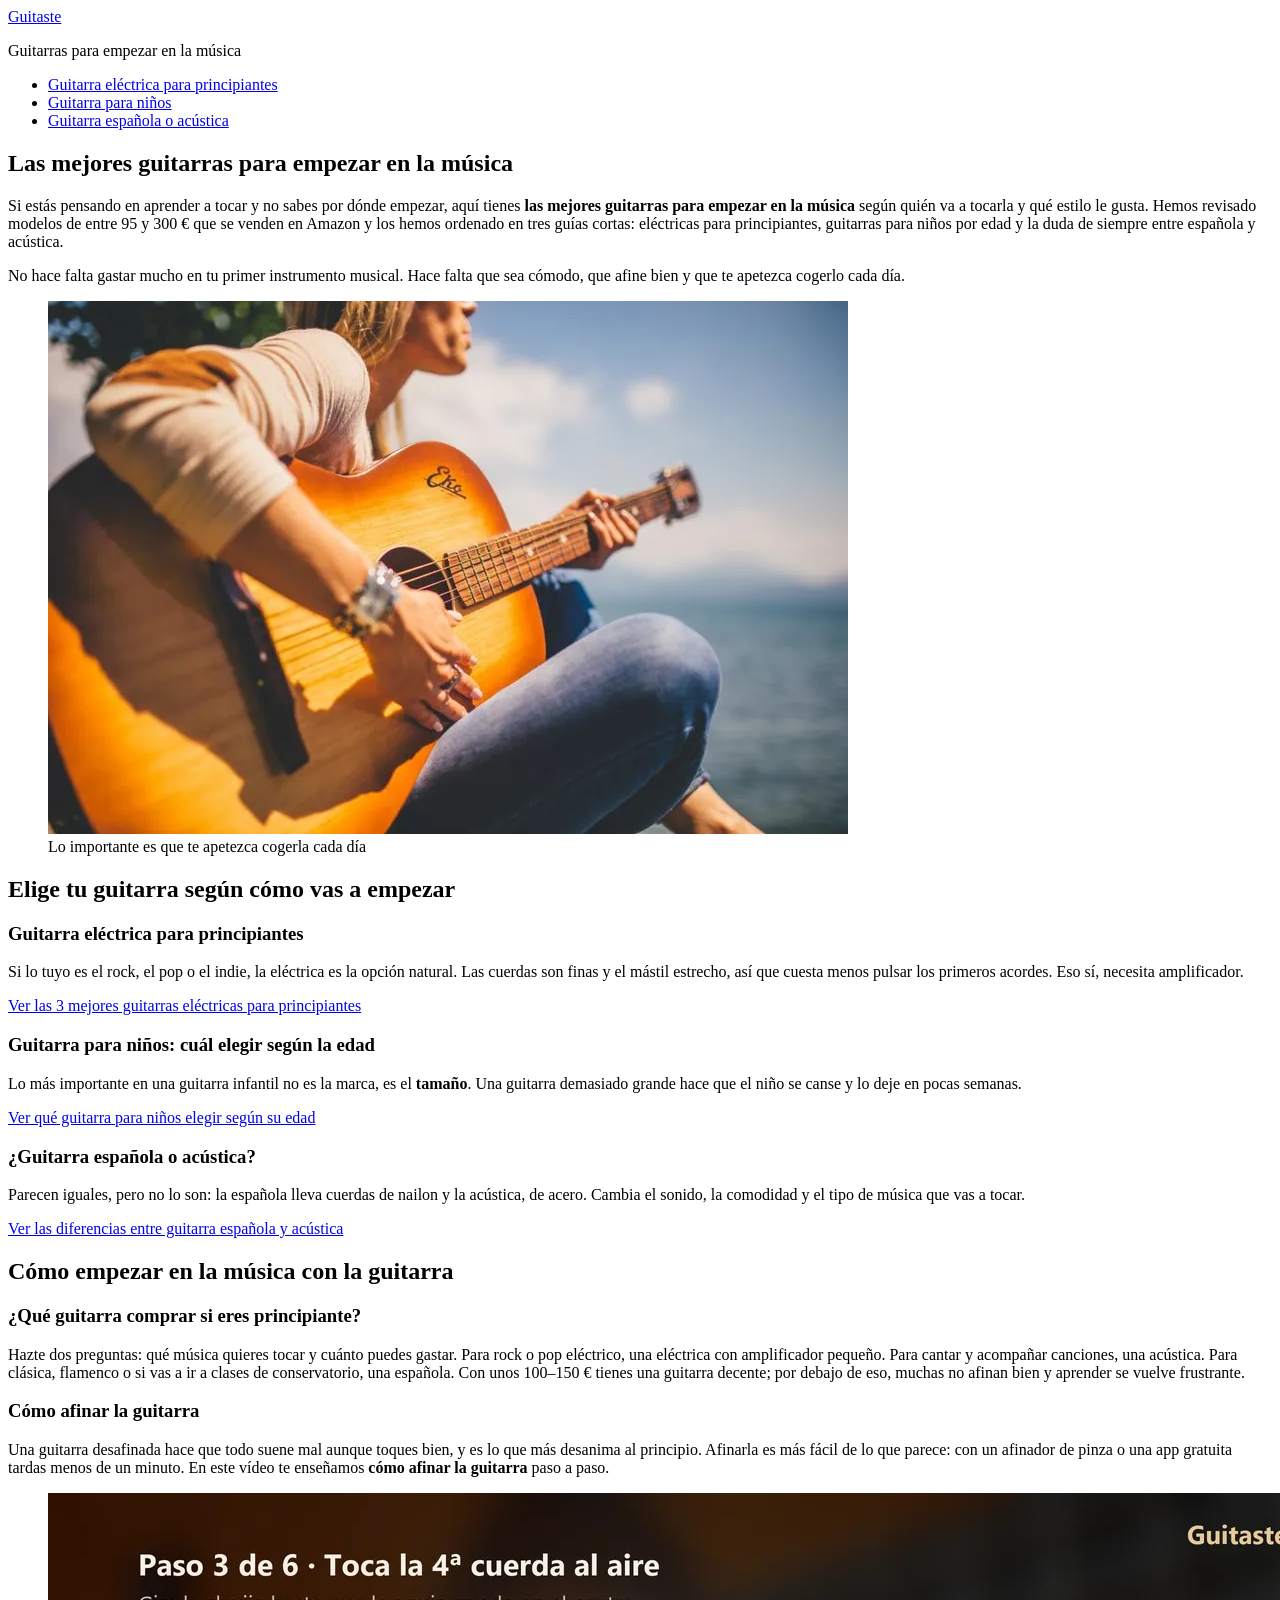
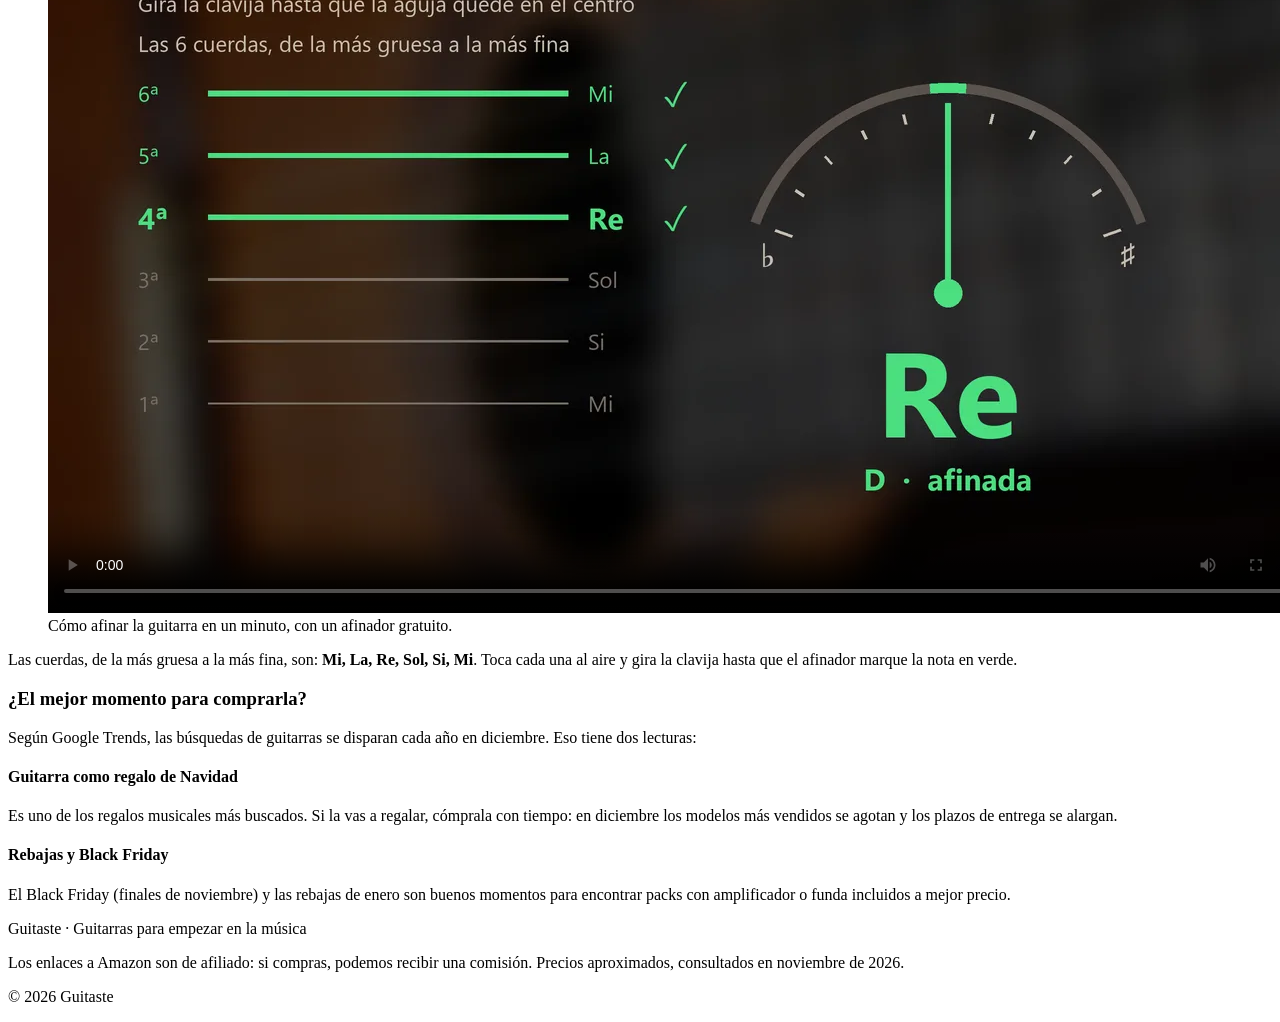
==== index.html @ 42b28a23 "subo la web de guitaste" ====
<!DOCTYPE html>
<html lang="es">
<head>
    <meta charset="UTF-8">
    <meta name="viewport" content="width=device-width, initial-scale=1.0">
    <title>Mejores guitarras para empezar en la música | Guitaste</title>
    <meta name="description" content="Las mejores guitarras para empezar en la música: eléctricas, para niños, españolas y acústicas. Guías claras y con precios para elegir tu primera guitarra.">
    <link rel="canonical" href="https://delabarrerabenavides63-a11y.github.io/guitaste/">
</head>
<body>
<header>
    <a href="./" title="Guitaste: guitarras para empezar en la música">Guitaste</a>
    <p>Guitarras para empezar en la música</p>
        <nav aria-label="Principal">
            <ul>
                <li><a href="guitarra-electrica-para-principiantes/"
                    title="Las 3 mejores guitarras eléctricas para quien empieza desde cero">Guitarra eléctrica para principiantes</a>
                </li>
                <li><a href="guitarra-para-ninos/" title="Qué guitarra comprar a un niño según su edad">Guitarra para niños</a>
                </li>
                <li><a href="guitarra-espanola-o-acustica/" title="Diferencias entre guitarra española y acústica">Guitarra española o acústica</a></li>
            </ul>
        </nav>
</header>
        <main>
            <section>
                <h1>Las mejores guitarras para empezar en la música</h1>
                <p>Si estás pensando en aprender a tocar y no sabes por dónde empezar, aquí tienes <strong>las mejores guitarras para empezar en la música</strong> según quién va a tocarla y qué estilo le gusta. Hemos revisado modelos de entre 95 y 300 € que se venden en Amazon y los hemos ordenado en tres guías cortas: eléctricas para principiantes, guitarras para niños por edad y la duda de siempre entre española y acústica.</p>
                <p>No hace falta gastar mucho en tu primer instrumento musical. Hace falta que sea cómodo, que afine bien y que te apetezca cogerlo cada día.</p>

                <figure>
                    <img src="img/guitarras-para-empezar-en-la-musica.webp"
                    alt="Chica tocando una guitarra acústica sentada junto al mar" title="Empezar en la música con tu primera guitarra"
                    width="800" height="533">
                    <figcaption>Lo importante es que te apetezca cogerla cada día</figcaption>
                </figure>
            </section>
            <section>
                <h2>Elige tu guitarra según cómo vas a empezar</h2>
                <h3>Guitarra eléctrica para principiantes</h3>
                <p>Si lo tuyo es el rock, el pop o el indie, la eléctrica es la opción natural. Las cuerdas son finas y el mástil estrecho, así que cuesta menos pulsar los primeros acordes. Eso sí, necesita amplificador.</p>
                <a href="guitarra-electrica-para-principiantes/" title="Las 3 mejores guitarras eléctricas para principiantes, con precios">Ver las 3 mejores guitarras eléctricas para principiantes</a>

                <h3>Guitarra para niños: cuál elegir según la edad</h3>

                <p>
                   Lo más importante en una guitarra infantil no es la marca, es el <strong>tamaño</strong>. Una guitarra demasiado grande hace que el niño se canse y lo deje en pocas semanas.
                </p>
                 <a href="guitarra-para-ninos/" title="Las mejores guitarras para niños según su edad">Ver qué guitarra para niños elegir según su edad</a>

                 <h3>¿Guitarra española o acústica?</h3>
                 <p>Parecen iguales, pero no lo son: la española lleva cuerdas de nailon y la acústica, de acero. Cambia el sonido, la comodidad y el tipo de música que vas a tocar.</p>
                     <a href="guitarra-espanola-o-acustica/" title="Estas son las diferencias entre las guitarras españolas y acústicas">Ver las diferencias entre guitarra española y acústica</a>
            </section>

            <section>
                <h2>Cómo empezar en la música con la guitarra</h2>

                <h3>
                    ¿Qué guitarra comprar si eres principiante?
                </h3>
                <p>Hazte dos preguntas: qué música quieres tocar y cuánto puedes gastar. Para rock o pop eléctrico, una eléctrica con amplificador pequeño. Para cantar y acompañar canciones, una acústica. Para clásica, flamenco o si vas a ir a clases de conservatorio, una española. Con unos 100–150 € tienes una guitarra decente; por debajo de eso, muchas no afinan bien y aprender se vuelve frustrante.</p>

                <h3>
                    Cómo afinar la guitarra
                </h3>
                <p>Una guitarra desafinada hace que todo suene mal aunque toques bien, y es lo que más desanima al principio. Afinarla es más fácil de lo que parece: con un afinador de pinza o una app gratuita tardas menos de un minuto. En este vídeo te enseñamos <strong>cómo afinar la guitarra</strong> paso a paso.</p>

                <figure>
                    <video controls preload="metadata" width="1280" height="720"
                    poster="img/como-afinar-la-guitarra.webp"
                    title="Cómo afinar la guitarra paso a paso para principiantes">
                        <source src="video/como-afinar-la-guitarra.mp4" type="video/mp4">
                        Tu navegador no puede reproducir este vídeo.
                    </video>
                    <figcaption>Cómo afinar la guitarra en un minuto, con un afinador gratuito.</figcaption>
                </figure>

                    <p>Las cuerdas, de la más gruesa a la más fina, son: <strong>Mi, La, Re, Sol, Si, Mi</strong>. Toca cada una al aire y gira la clavija hasta que el afinador marque la nota en verde.</p>

                <h3>¿El mejor momento para comprarla?</h3>
                <p>Según Google Trends, las búsquedas de guitarras se disparan cada año en diciembre. Eso tiene dos lecturas:</p>

                <h4>Guitarra como regalo de Navidad</h4>
                <p>Es uno de los regalos musicales más buscados. Si la vas a regalar, cómprala con tiempo: en diciembre los modelos más vendidos se agotan y los plazos de entrega se alargan.</p>

                <h4>Rebajas y Black Friday</h4>
                <p>El Black Friday (finales de noviembre) y las rebajas de enero son buenos momentos para encontrar packs con amplificador o funda incluidos a mejor precio.</p>
            </section>
        </main>

<footer>
    <p>Guitaste · Guitarras para empezar en la música</p>
    <p>Los enlaces a Amazon son de afiliado: si compras, podemos recibir una comisión. Precios aproximados, consultados en noviembre de 2026.</p>
    <p>© 2026 Guitaste</p>
</footer>
</body>
</html>
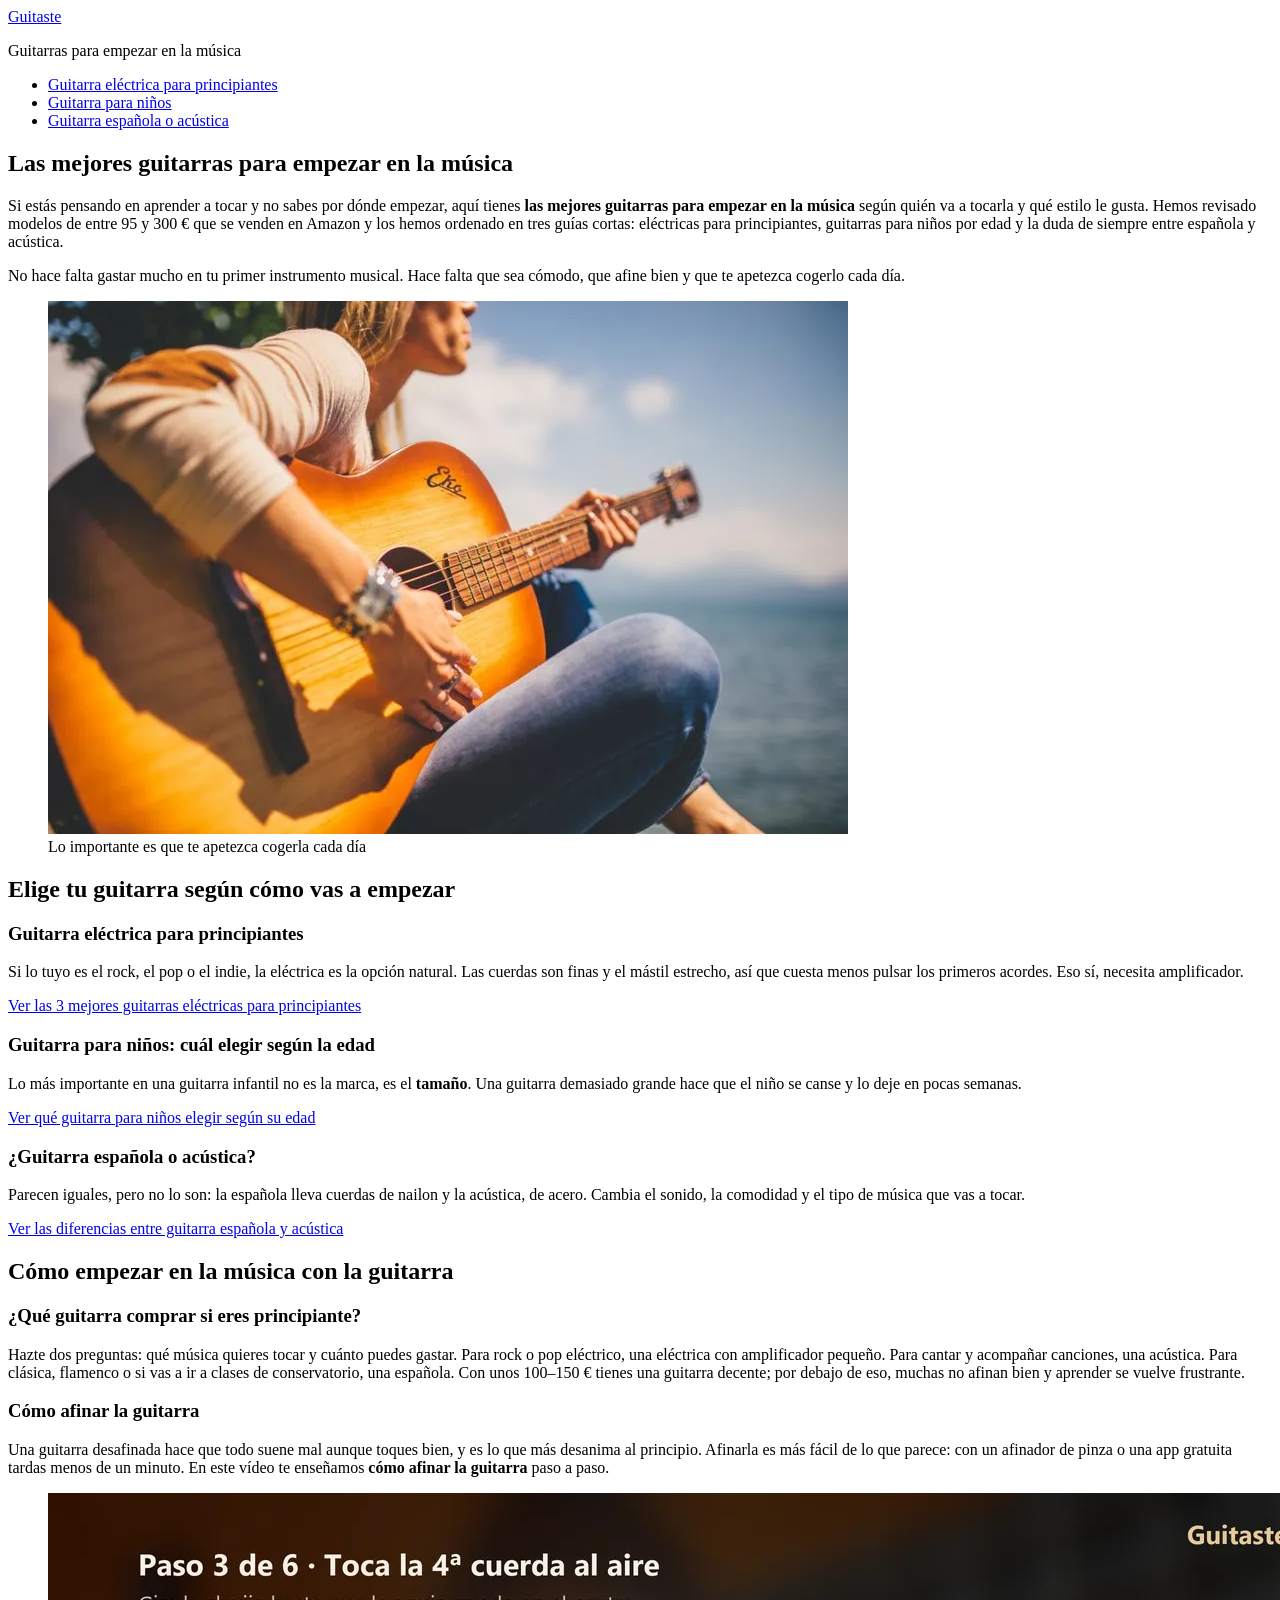
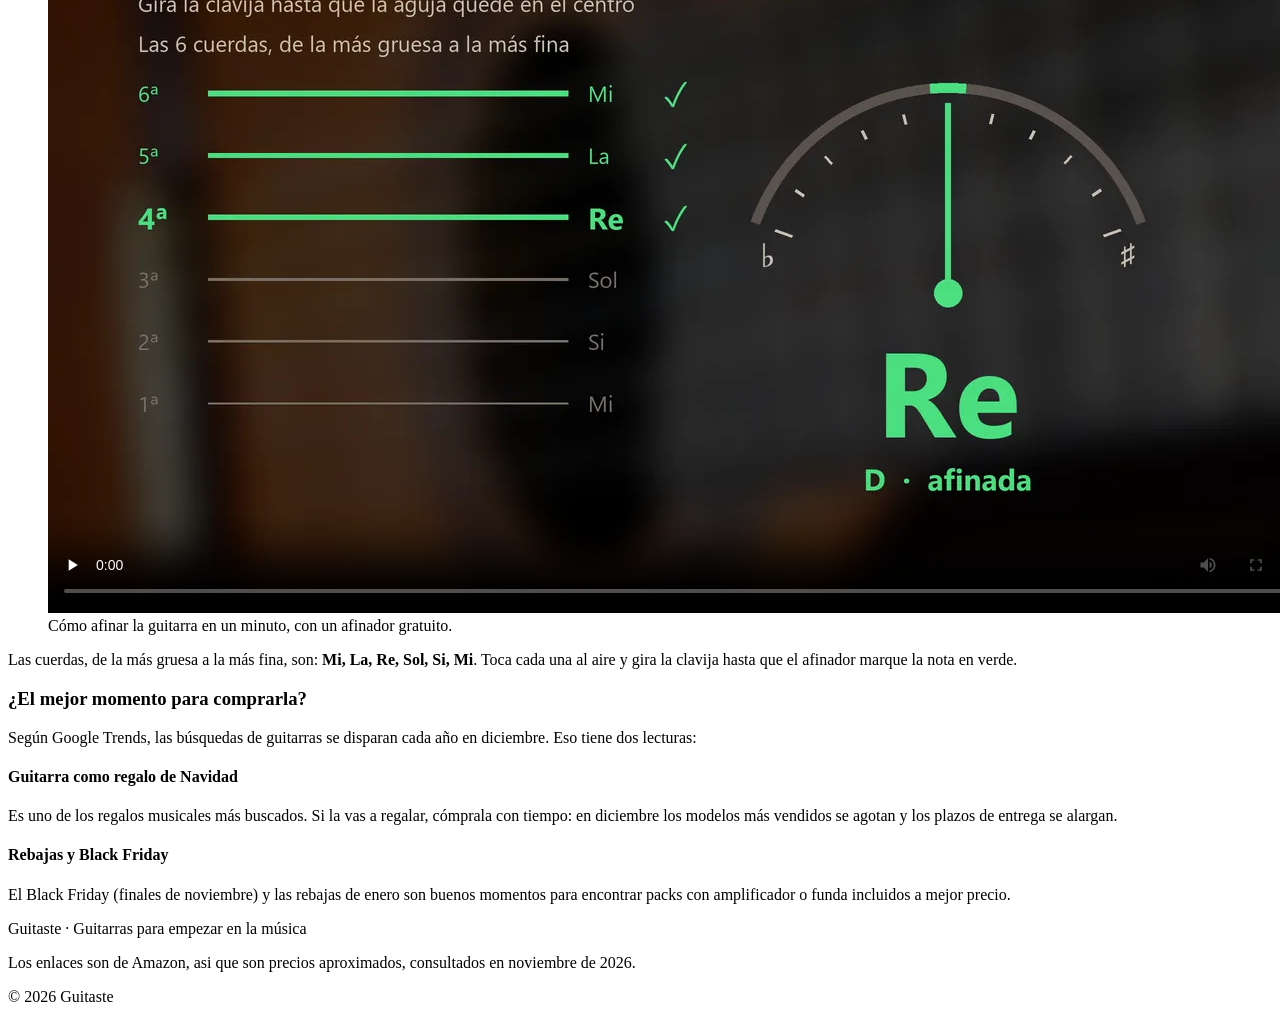
==== commit cc77333e: "cambios en el html" ====
--- a/index.html
+++ b/index.html
@@ -67,7 +67,7 @@
                 <p>Una guitarra desafinada hace que todo suene mal aunque toques bien, y es lo que más desanima al principio. Afinarla es más fácil de lo que parece: con un afinador de pinza o una app gratuita tardas menos de un minuto. En este vídeo te enseñamos <strong>cómo afinar la guitarra</strong> paso a paso.</p>
 
                 <figure>
-                    <video controls preload="metadata" width="1280" height="720"
+                    <video controls preload="none" width="1280" height="720"
                     poster="img/como-afinar-la-guitarra.webp"
                     title="Cómo afinar la guitarra paso a paso para principiantes">
                         <source src="video/como-afinar-la-guitarra.mp4" type="video/mp4">
@@ -91,7 +91,7 @@
 
 <footer>
     <p>Guitaste · Guitarras para empezar en la música</p>
-    <p>Los enlaces a Amazon son de afiliado: si compras, podemos recibir una comisión. Precios aproximados, consultados en noviembre de 2026.</p>
+    <p>Los enlaces son de Amazon, asi que son precios aproximados, consultados en noviembre de 2026.</p>
     <p>© 2026 Guitaste</p>
 </footer>
 </body>
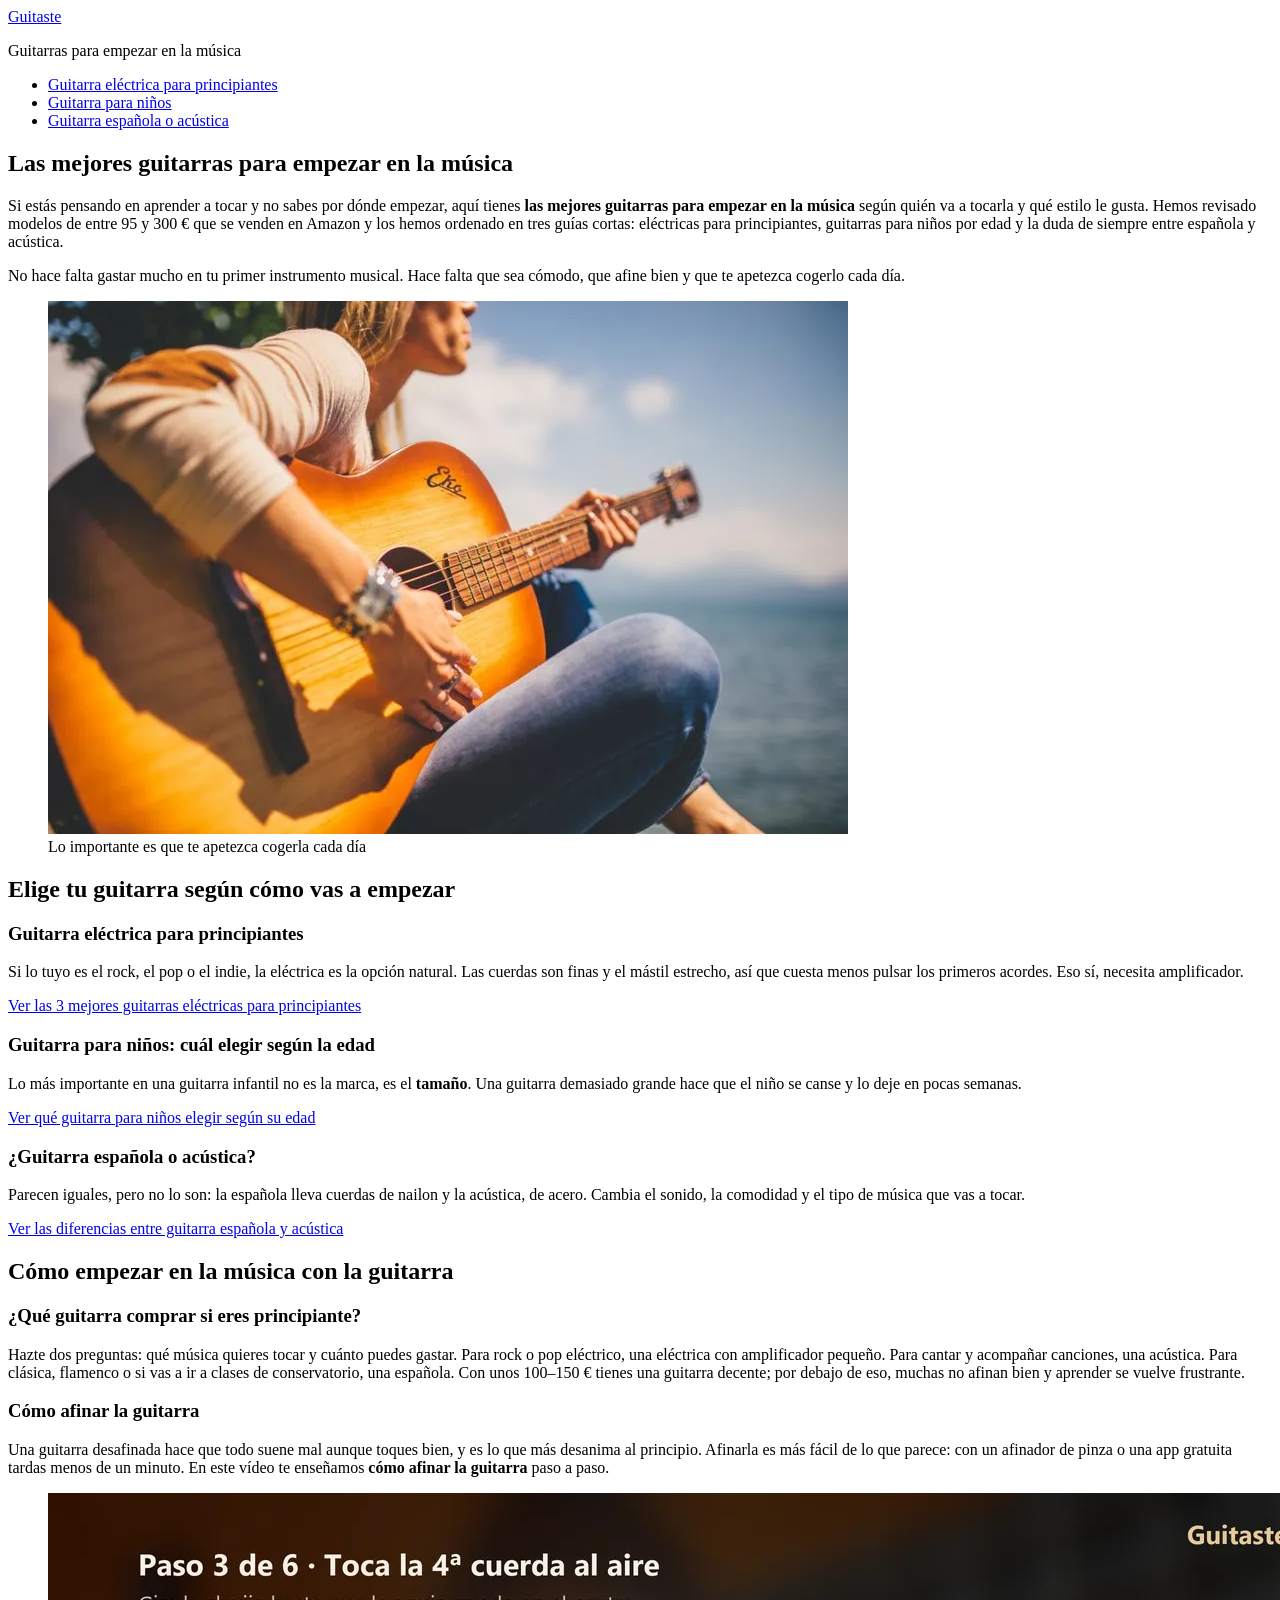
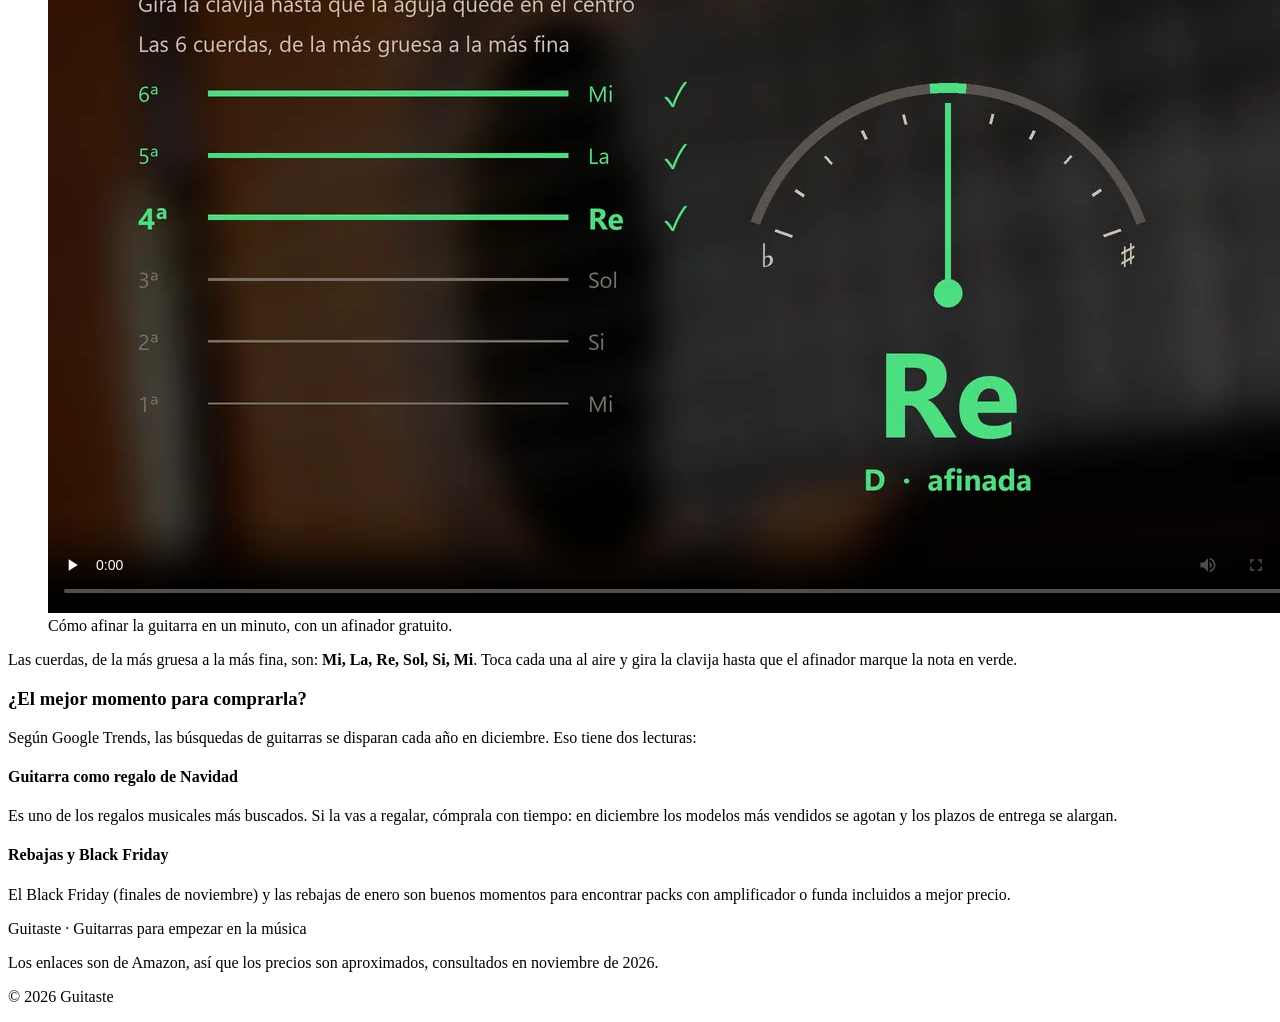
==== commit 0d10fca6: "cambios en el html" ====
--- a/index.html
+++ b/index.html
@@ -91,7 +91,7 @@
 
 <footer>
     <p>Guitaste · Guitarras para empezar en la música</p>
-    <p>Los enlaces son de Amazon, asi que son precios aproximados, consultados en noviembre de 2026.</p>
+    <p>Los enlaces son de Amazon, así que los precios son aproximados, consultados en noviembre de 2026.</p>
     <p>© 2026 Guitaste</p>
 </footer>
 </body>
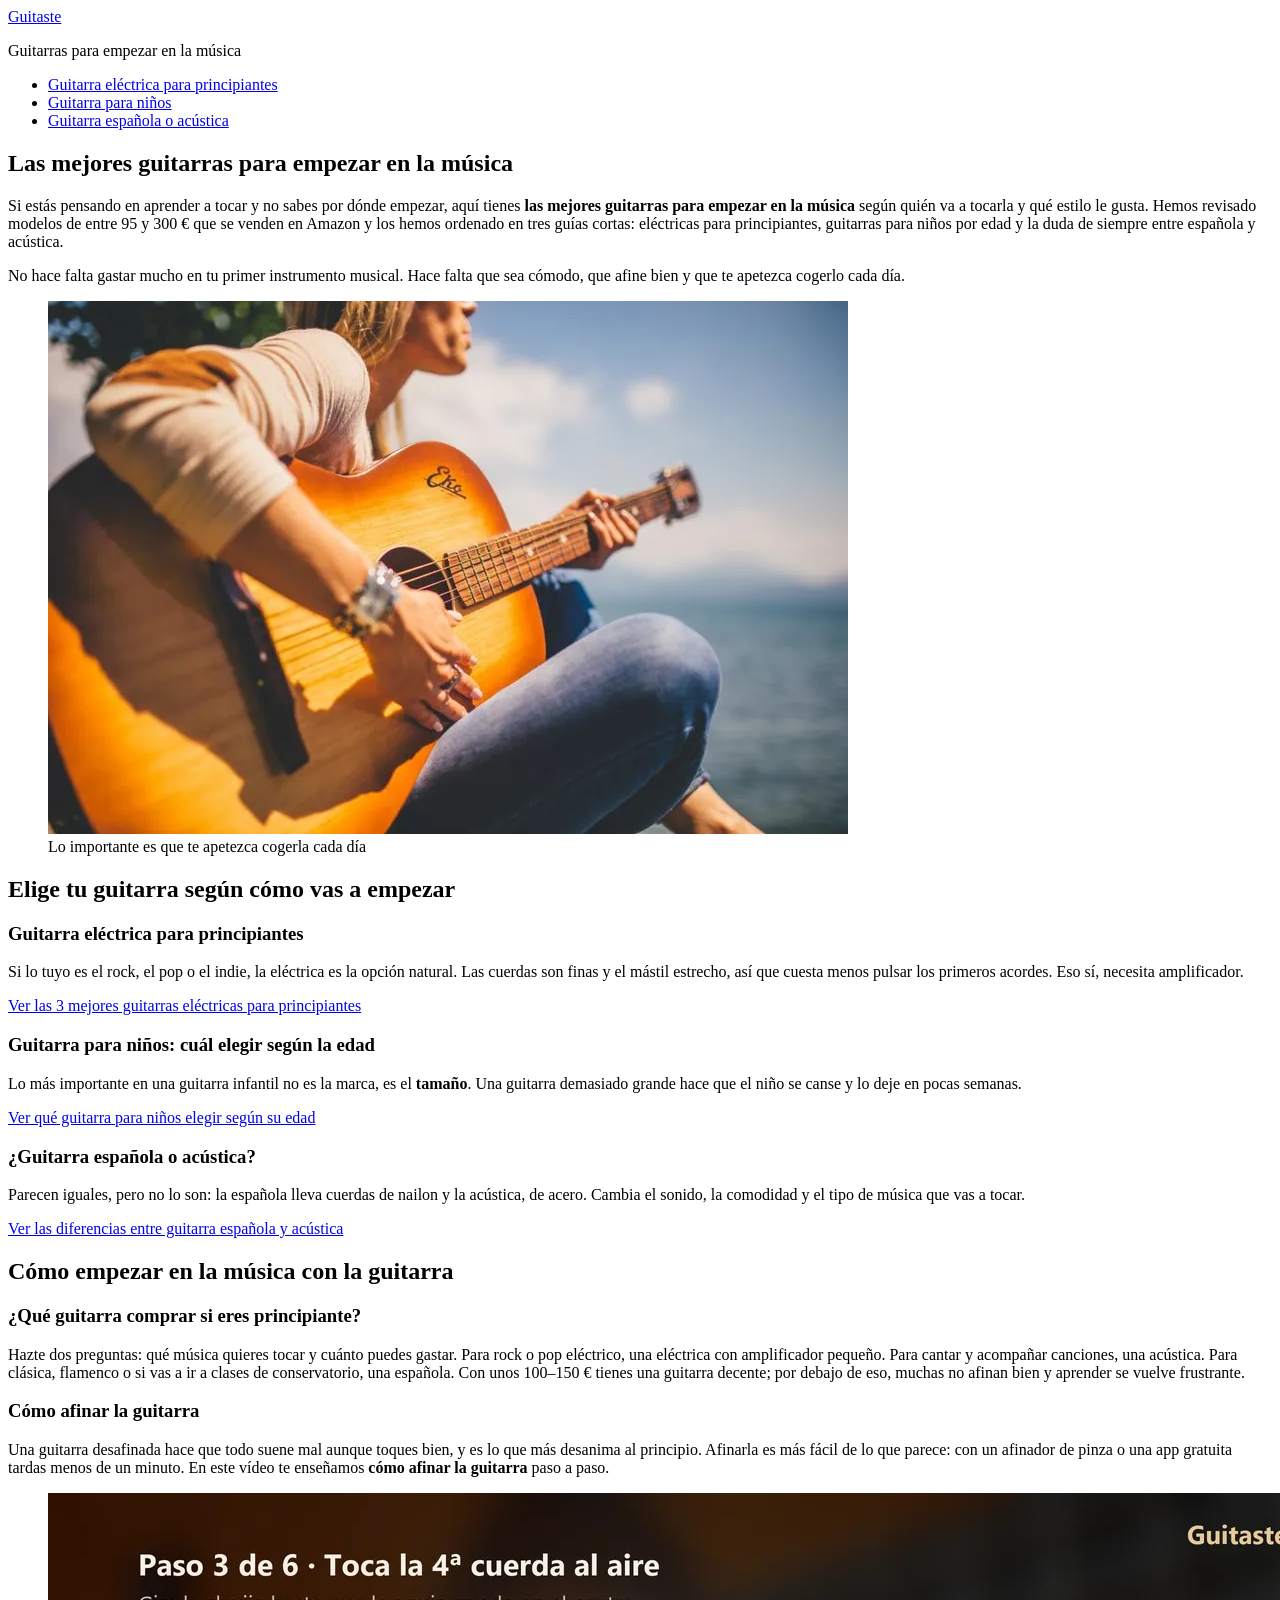
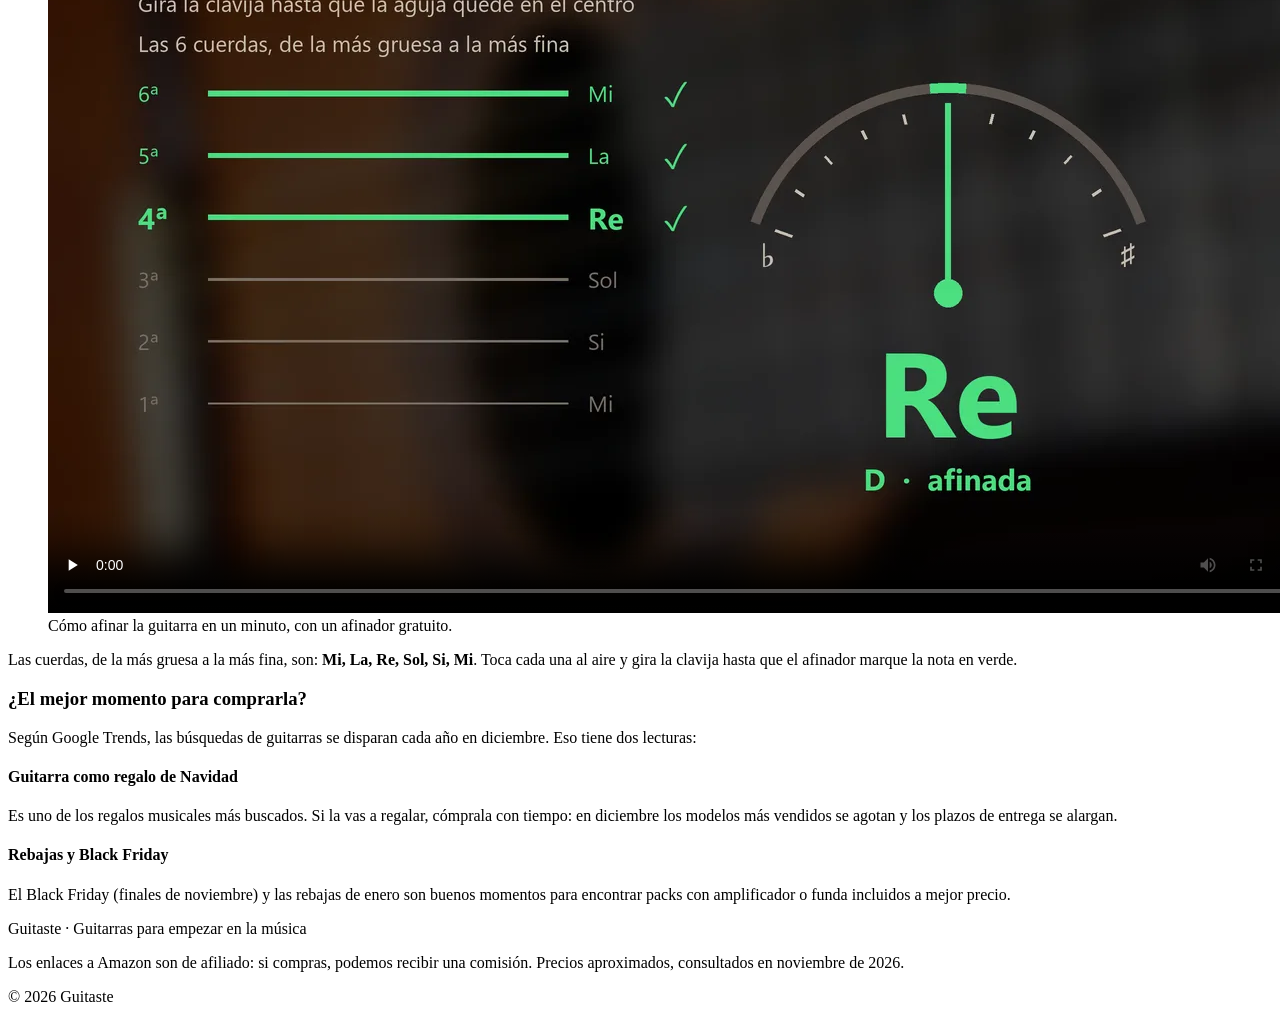
==== commit f0a10cbd: "poner enlaces amazon afiliados" ====
--- a/index.html
+++ b/index.html
@@ -91,7 +91,7 @@
 
 <footer>
     <p>Guitaste · Guitarras para empezar en la música</p>
-    <p>Los enlaces son de Amazon, así que los precios son aproximados, consultados en noviembre de 2026.</p>
+    <p>Los enlaces a Amazon son de afiliado: si compras, podemos recibir una comisión. Precios aproximados, consultados en noviembre de 2026.</p>
     <p>© 2026 Guitaste</p>
 </footer>
 </body>
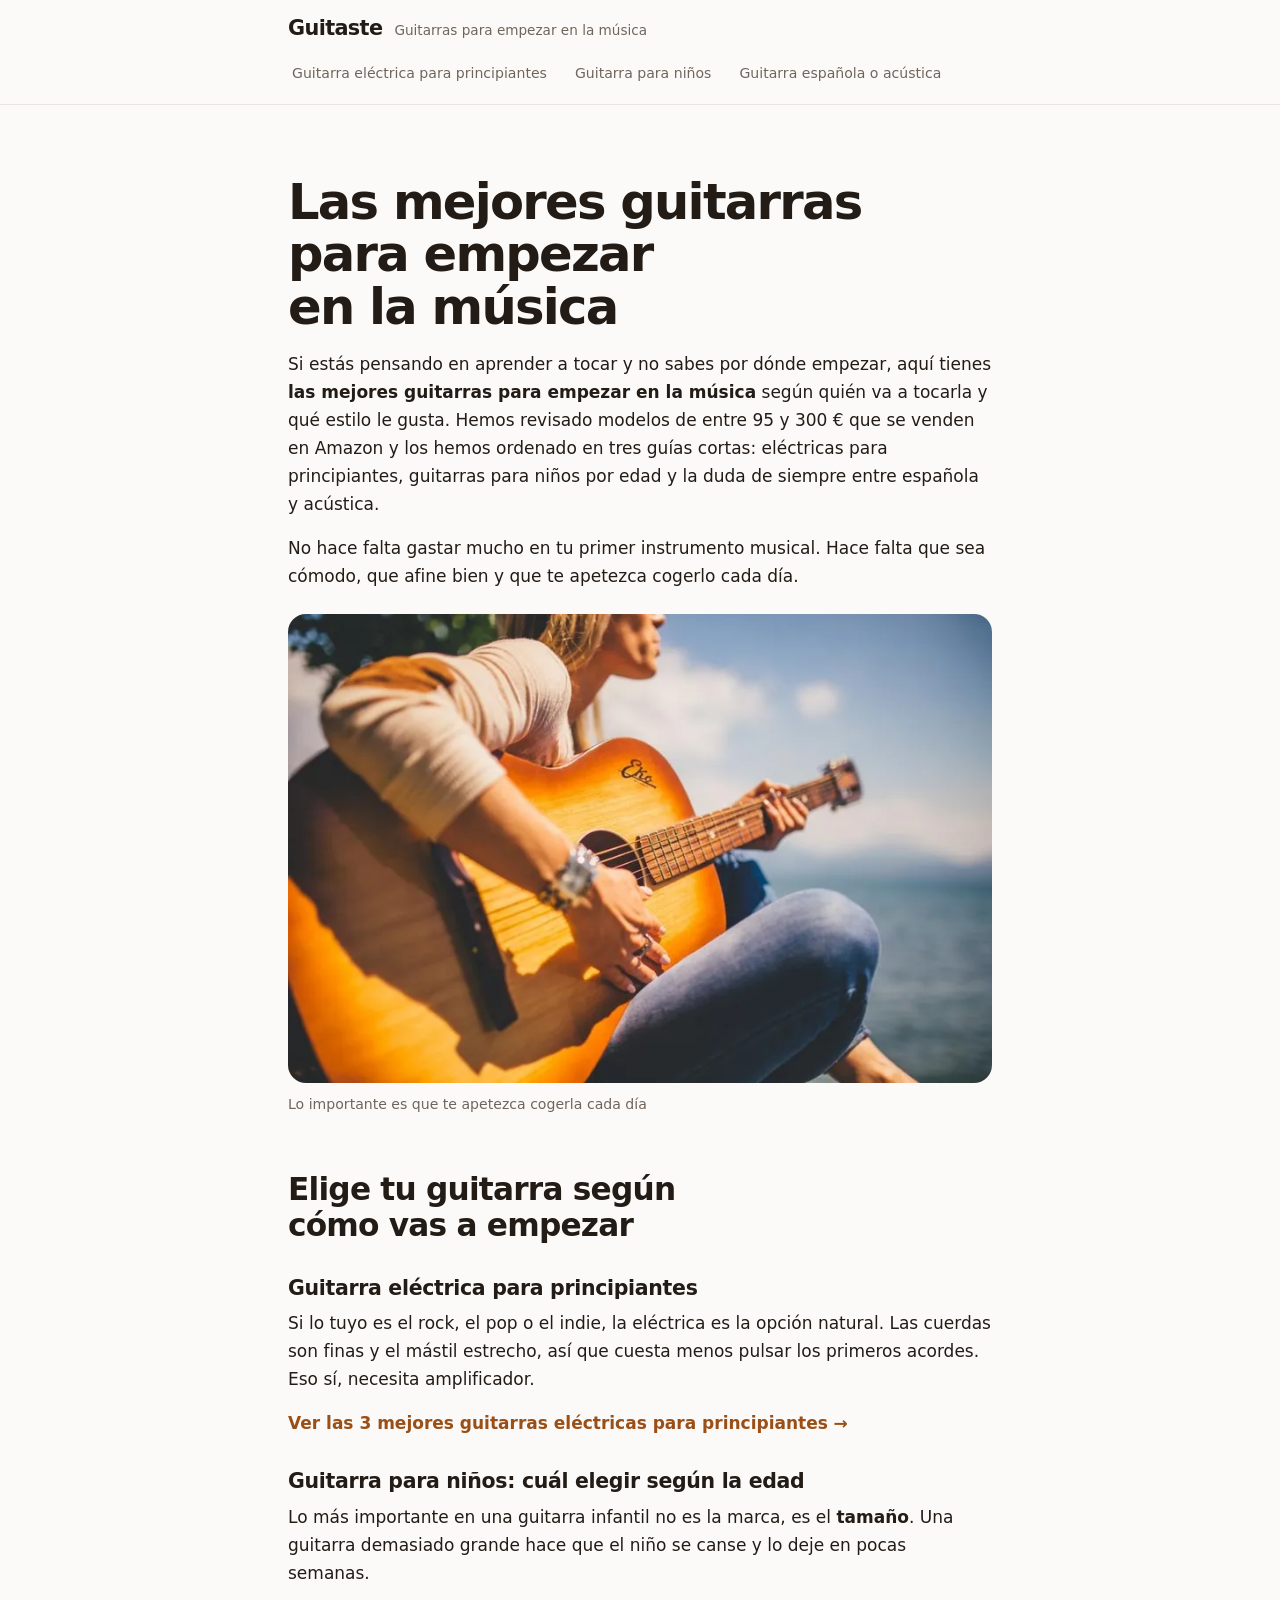
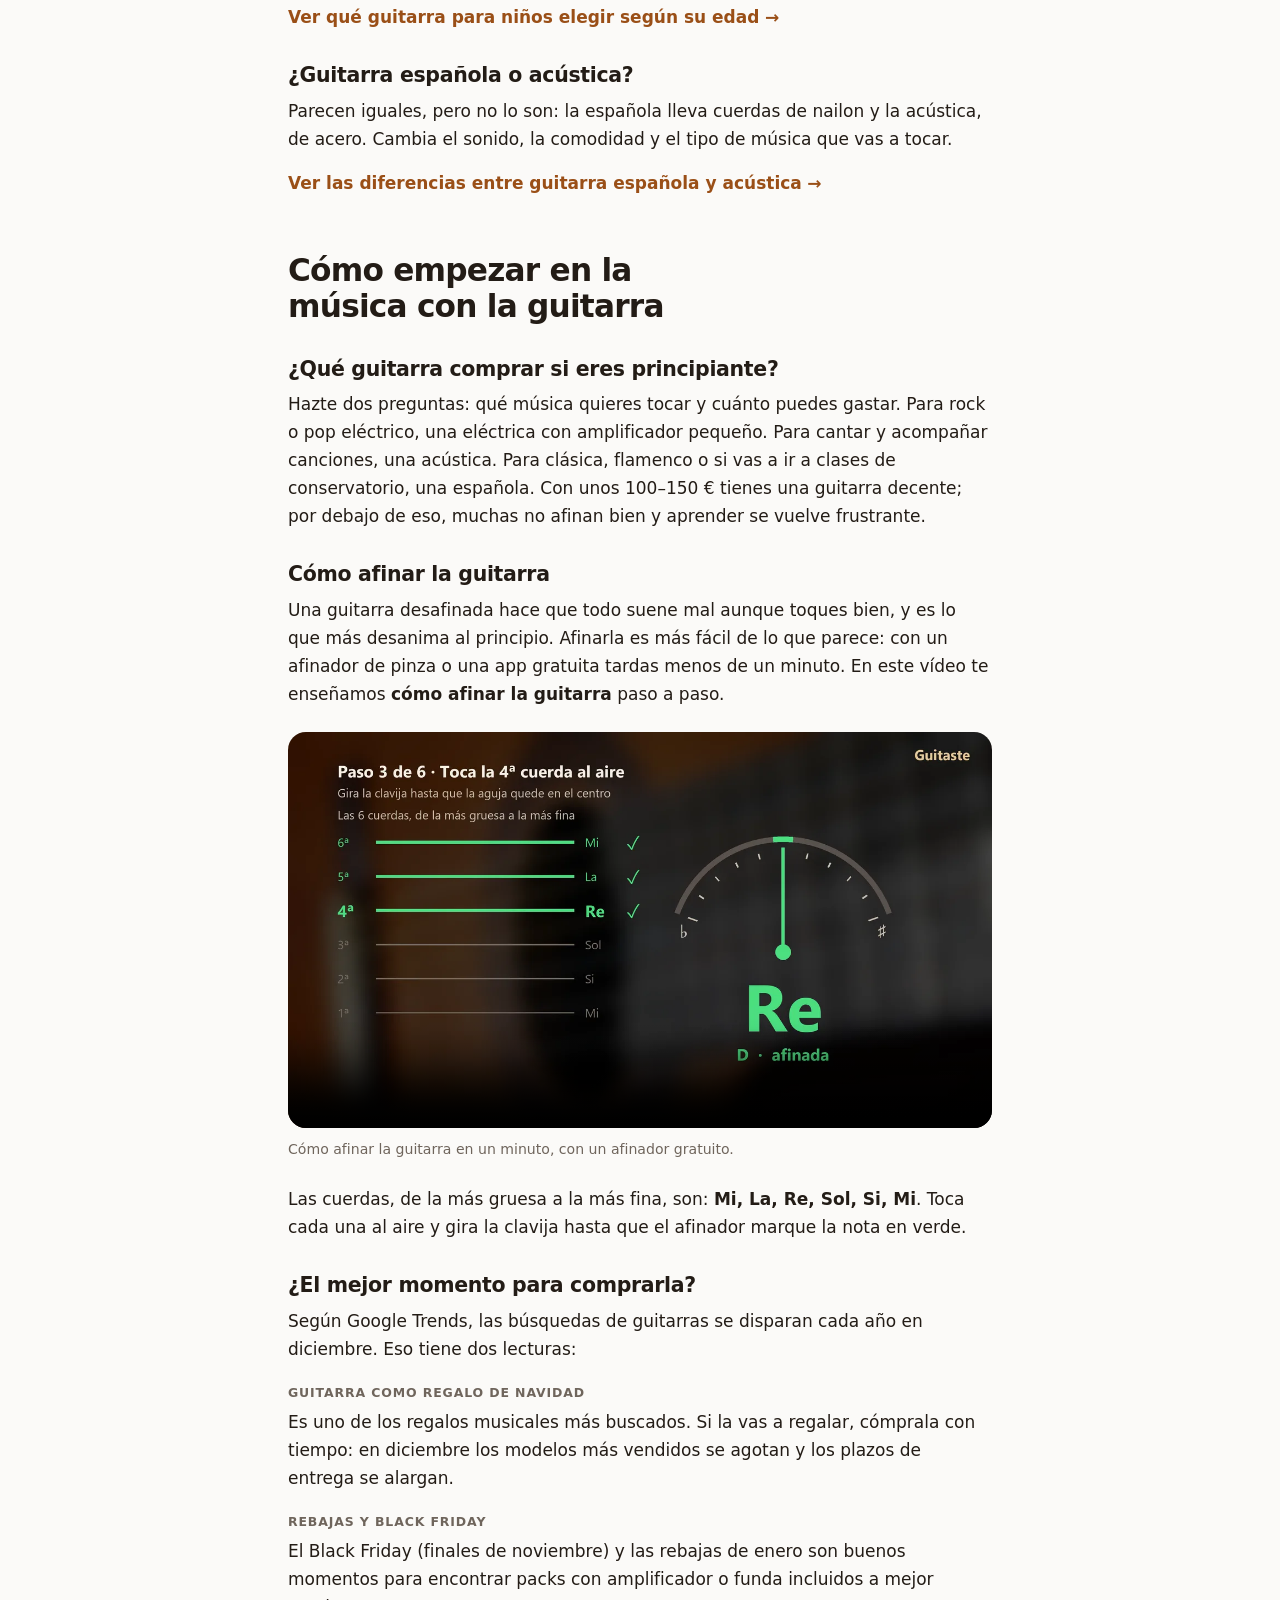
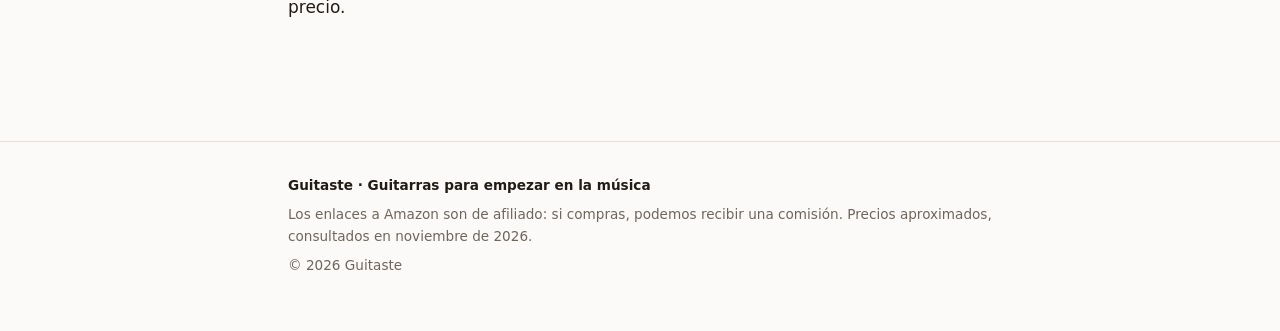
==== commit 60693840: "añadir diseño" ====
--- a/index.html
+++ b/index.html
@@ -6,6 +6,7 @@
     <title>Mejores guitarras para empezar en la música | Guitaste</title>
     <meta name="description" content="Las mejores guitarras para empezar en la música: eléctricas, para niños, españolas y acústicas. Guías claras y con precios para elegir tu primera guitarra.">
     <link rel="canonical" href="https://delabarrerabenavides63-a11y.github.io/guitaste/">
+    <link rel="stylesheet" href="estilos.css">
 </head>
 <body>
 <header>
--- a/estilos.css
+++ b/estilos.css
@@ -0,0 +1,385 @@
+/*
+  Guitaste · hoja de estilos
+  Decisiones (11/11/2026):
+  - Colores B: blanco cálido con acento color madera (guitarra sunburst).
+  - Cabecera A: fija arriba, de cristal esmerilado (translúcida con desenfoque).
+  - Movimiento B: el botón se hunde al pulsarlo; la tarjeta de producto sube 2 px al pasar el ratón.
+  - Letra del sistema (sin descargas), tracking negativo en titulares grandes.
+  - Sin animaciones al hacer scroll. Modo oscuro automático si el dispositivo lo usa.
+  Solo selectores de etiqueta: el HTML no lleva clases.
+*/
+
+:root {
+  --bg: #fbfaf8;
+  --surface: #ffffff;
+  --fg: #231c16;
+  --muted: #6f655c;
+  --line: #e6e0d9;
+  --accent: #9a4f17;
+  --accent-hover: #833f0e;
+  --accent-ink: #ffffff;
+  --shadow: 0 1px 2px rgba(35, 28, 22, .04), 0 8px 24px rgba(35, 28, 22, .06);
+  --shadow-up: 0 2px 4px rgba(35, 28, 22, .05), 0 14px 34px rgba(35, 28, 22, .10);
+
+  --col: 44rem;           /* ancho de lectura (~70 caracteres) */
+  --radius: 18px;
+  --radius-sm: 12px;
+  --ease: cubic-bezier(.2, .8, .2, 1);
+  --press: .97;
+
+  color-scheme: light;
+  scroll-padding-top: 7rem; /* los enlaces a #producto no quedan bajo la cabecera */
+}
+
+@media (prefers-color-scheme: dark) {
+  :root {
+    --bg: #141210;
+    --surface: #1e1b18;
+    --fg: #f3eee8;
+    --muted: #a99f94;
+    --line: #332e29;
+    --accent: #e09a5c;
+    --accent-hover: #eaae78;
+    --accent-ink: #1a1006;
+    --shadow: 0 1px 2px rgba(0, 0, 0, .3), 0 8px 24px rgba(0, 0, 0, .25);
+    --shadow-up: 0 2px 4px rgba(0, 0, 0, .35), 0 14px 34px rgba(0, 0, 0, .35);
+    color-scheme: dark;
+  }
+}
+
+*, *::before, *::after { box-sizing: border-box; }
+
+body {
+  margin: 0;
+  background: var(--bg);
+  color: var(--fg);
+  font: 1.0625rem/1.65 system-ui, -apple-system, "Segoe UI", Roboto, "Helvetica Neue", sans-serif;
+  -webkit-font-smoothing: antialiased;
+  text-rendering: optimizeLegibility;
+}
+
+/* ---------- Cabecera de cristal ---------- */
+
+body > header {
+  position: sticky;
+  top: 0;
+  z-index: 10;
+  display: flex;
+  flex-wrap: wrap;
+  align-items: baseline;
+  column-gap: .75rem;
+  padding-block: .7rem 0;
+  padding-inline: max(1rem, calc((100% - var(--col)) / 2));
+  background: color-mix(in srgb, var(--bg) 72%, transparent);
+  -webkit-backdrop-filter: blur(20px) saturate(180%);
+  backdrop-filter: blur(20px) saturate(180%);
+  box-shadow: 0 1px 0 color-mix(in srgb, var(--line) 80%, transparent);
+}
+
+body > header > a {
+  font-size: 1.3rem;
+  font-weight: 700;
+  letter-spacing: -.03em;
+  color: var(--fg);
+  text-decoration: none;
+}
+
+body > header > p {
+  margin: 0;
+  font-size: .85rem;
+  color: var(--muted);
+}
+
+body > header nav {
+  flex-basis: 100%;
+  min-width: 0; /* sin esto el menú ensancha la página en móvil */
+  margin-inline: -.5rem; /* las píldoras quedan alineadas con el texto */
+}
+
+body > header nav ul {
+  display: flex;
+  gap: .25rem;
+  margin: 0;
+  padding: .45rem 0 .55rem;
+  list-style: none;
+  overflow-x: auto;
+  scrollbar-width: none;
+}
+body > header nav ul::-webkit-scrollbar { display: none; }
+
+body > header nav a {
+  display: block;
+  white-space: nowrap;
+  padding: .35rem .75rem;
+  border-radius: 999px;
+  font-size: .88rem;
+  font-weight: 500;
+  color: var(--muted);
+  text-decoration: none;
+  transition: background-color 150ms ease-out, color 150ms ease-out, transform 100ms ease-out;
+}
+body > header nav a:hover { color: var(--fg); background: color-mix(in srgb, var(--fg) 6%, transparent); }
+body > header nav a:active { transform: scale(var(--press)); }
+body > header nav a[aria-current="page"] {
+  color: var(--accent);
+  background: color-mix(in srgb, var(--accent) 12%, transparent);
+}
+
+@media (max-width: 30rem) {
+  body > header > p { display: none; }
+  /* el borde derecho se difumina: indica que el menú se desliza */
+  body > header nav ul {
+    -webkit-mask-image: linear-gradient(to right, #000 85%, transparent);
+    mask-image: linear-gradient(to right, #000 85%, transparent);
+    padding-right: 2rem;
+  }
+}
+
+/* ---------- Columna de lectura ---------- */
+
+main {
+  width: min(100% - 2rem, var(--col));
+  margin-inline: auto;
+  padding-block: 2rem 4rem;
+}
+
+main section { margin-block: 3.5rem; }
+main > section:first-child,
+main > article > section:first-of-type { margin-top: 2.5rem; }
+
+nav[aria-label="Ruta"] {
+  font-size: .85rem;
+  color: var(--muted);
+}
+
+/* ---------- Tipografía ---------- */
+
+h1, h2, h3, h4 { text-wrap: balance; color: var(--fg); }
+
+h1 {
+  font-size: clamp(2.1rem, 1.4rem + 3vw, 3.1rem);
+  line-height: 1.06;
+  letter-spacing: -.035em;
+  font-weight: 700;
+  margin: .5rem 0 1rem;
+}
+
+h2 {
+  font-size: clamp(1.55rem, 1.3rem + 1vw, 1.95rem);
+  line-height: 1.15;
+  letter-spacing: -.025em;
+  font-weight: 700;
+  margin: 0 0 1rem;
+}
+
+h3 {
+  font-size: 1.28rem;
+  line-height: 1.25;
+  letter-spacing: -.015em;
+  font-weight: 650;
+  margin: 2rem 0 .5rem;
+}
+
+h4 {
+  font-size: .78rem;
+  line-height: 1.3;
+  letter-spacing: .07em;
+  text-transform: uppercase;
+  font-weight: 650;
+  color: var(--muted);
+  margin: 1.4rem 0 .4rem;
+}
+
+p { margin: 0 0 1rem; }
+strong { font-weight: 650; }
+
+article > header p,
+time { font-size: .9rem; color: var(--muted); }
+
+ul { padding-left: 1.2rem; margin: 0 0 1rem; }
+li { margin-block: .25rem; }
+li::marker { color: var(--accent); }
+
+a {
+  color: var(--accent);
+  text-decoration-thickness: 1px;
+  text-underline-offset: .18em;
+  transition: color 150ms ease-out;
+}
+a:hover { color: var(--accent-hover); }
+
+:focus-visible {
+  outline: 3px solid color-mix(in srgb, var(--accent) 55%, transparent);
+  outline-offset: 3px;
+  border-radius: 6px;
+}
+
+/* Enlaces a cada guía en la portada: texto con flecha */
+main > section > a {
+  display: inline-flex;
+  align-items: center;
+  gap: .35rem;
+  font-weight: 600;
+  text-decoration: none;
+}
+main > section > a::after {
+  content: "→";
+  transition: transform 200ms var(--ease);
+}
+main > section > a:hover::after { transform: translateX(3px); }
+
+/* ---------- Imágenes y vídeo ---------- */
+
+figure { margin: 1.5rem 0; }
+
+figure img,
+figure video {
+  display: block;
+  width: 100%;
+  height: auto;
+  border-radius: var(--radius);
+  background: var(--line);
+}
+
+figure img { max-height: 32rem; object-fit: cover; }
+
+figcaption {
+  margin-top: .6rem;
+  font-size: .88rem;
+  color: var(--muted);
+}
+
+/* ---------- Tarjetas de producto ---------- */
+
+article[id] {
+  margin-block: 1.5rem;
+  padding: 1.5rem;
+  background: var(--surface);
+  border: 1px solid var(--line);
+  border-radius: calc(var(--radius) + 6px);
+  box-shadow: var(--shadow);
+  transition: transform 260ms var(--ease), box-shadow 260ms var(--ease);
+}
+
+@media (hover: hover) {
+  article[id]:hover { transform: translateY(-2px); box-shadow: var(--shadow-up); }
+}
+
+@media (max-width: 30rem) {
+  article[id] { padding: 1.1rem; }
+}
+
+article[id] > h3 { margin-top: 0; }
+article[id] > figure { margin: 1rem -.5rem; }
+article[id] > p:last-child { margin: 1.5rem 0 0; }
+
+/* Botón «Ver precio en Amazon» (todos los enlaces de afiliado) */
+a[rel~="sponsored"] {
+  display: inline-block;
+  padding: .75rem 1.3rem;
+  border-radius: 999px;
+  background: var(--accent);
+  color: var(--accent-ink);
+  font-size: .95rem;
+  font-weight: 600;
+  line-height: 1.2;
+  text-decoration: none;
+  transition: background-color 150ms ease-out, transform 100ms ease-out;
+}
+a[rel~="sponsored"]:hover { background: var(--accent-hover); color: var(--accent-ink); }
+a[rel~="sponsored"]:active { transform: scale(var(--press)); }
+
+/* ---------- Tabla comparativa ---------- */
+
+table {
+  width: 100%;
+  border-collapse: collapse;
+  font-size: .93rem;
+  font-variant-numeric: tabular-nums;
+  background: var(--surface);
+  border: 1px solid var(--line);
+  border-radius: var(--radius-sm);
+  overflow: hidden;
+}
+
+caption {
+  caption-side: bottom;
+  text-align: left;
+  padding-top: .6rem;
+  font-size: .85rem;
+  color: var(--muted);
+}
+
+th, td {
+  padding: .7rem .85rem;
+  text-align: left;
+  vertical-align: top;
+  border-bottom: 1px solid var(--line);
+}
+
+th {
+  font-size: .75rem;
+  letter-spacing: .06em;
+  text-transform: uppercase;
+  font-weight: 650;
+  color: var(--muted);
+  background: color-mix(in srgb, var(--line) 35%, var(--surface));
+}
+
+tbody tr:last-child td { border-bottom: 0; }
+td:first-child { font-weight: 600; }
+
+/* En móvil: celdas más compactas, el texto parte línea en vez de ensanchar la página */
+@media (max-width: 40rem) {
+  table { font-size: .85rem; }
+  th, td { padding: .6rem .4rem; hyphens: auto; }
+  th:first-child, td:first-child { padding-left: .65rem; }
+  th { font-size: .78rem; letter-spacing: 0; text-transform: none; }
+  td:last-child { white-space: nowrap; }
+}
+
+/* Móviles muy estrechos: la tabla se desliza de lado dentro de su caja, la página no */
+@media (max-width: 22rem) {
+  table { display: block; overflow-x: auto; }
+}
+
+/* ---------- Otras guías y pie ---------- */
+
+aside {
+  margin-top: 3.5rem;
+  padding: 1.5rem;
+  border-radius: calc(var(--radius) + 6px);
+  background: color-mix(in srgb, var(--accent) 7%, var(--bg));
+}
+aside h2 { font-size: 1.25rem; letter-spacing: -.015em; }
+aside ul { list-style: none; padding: 0; margin: 0; }
+aside li { margin-block: .5rem; }
+aside a { font-weight: 600; text-decoration: none; }
+aside a:hover { text-decoration: underline; }
+
+body > footer {
+  padding-block: 2rem 3rem;
+  padding-inline: max(1rem, calc((100% - var(--col)) / 2));
+  border-top: 1px solid var(--line);
+  font-size: .85rem;
+  color: var(--muted);
+}
+body > footer p { margin: 0 0 .4rem; }
+body > footer p:first-child { font-weight: 600; color: var(--fg); }
+body > footer a { color: var(--muted); }
+
+/* ---------- Accesibilidad ---------- */
+
+@media (prefers-reduced-motion: reduce) {
+  *, *::before, *::after { transition: none !important; }
+  article[id]:hover { transform: none; }
+}
+
+@media (prefers-reduced-transparency: reduce) {
+  body > header { background: var(--bg); -webkit-backdrop-filter: none; backdrop-filter: none; }
+}
+
+@media (prefers-contrast: more) {
+  :root { --muted: var(--fg); --line: var(--fg); }
+  body > header { background: var(--bg); backdrop-filter: none; }
+}
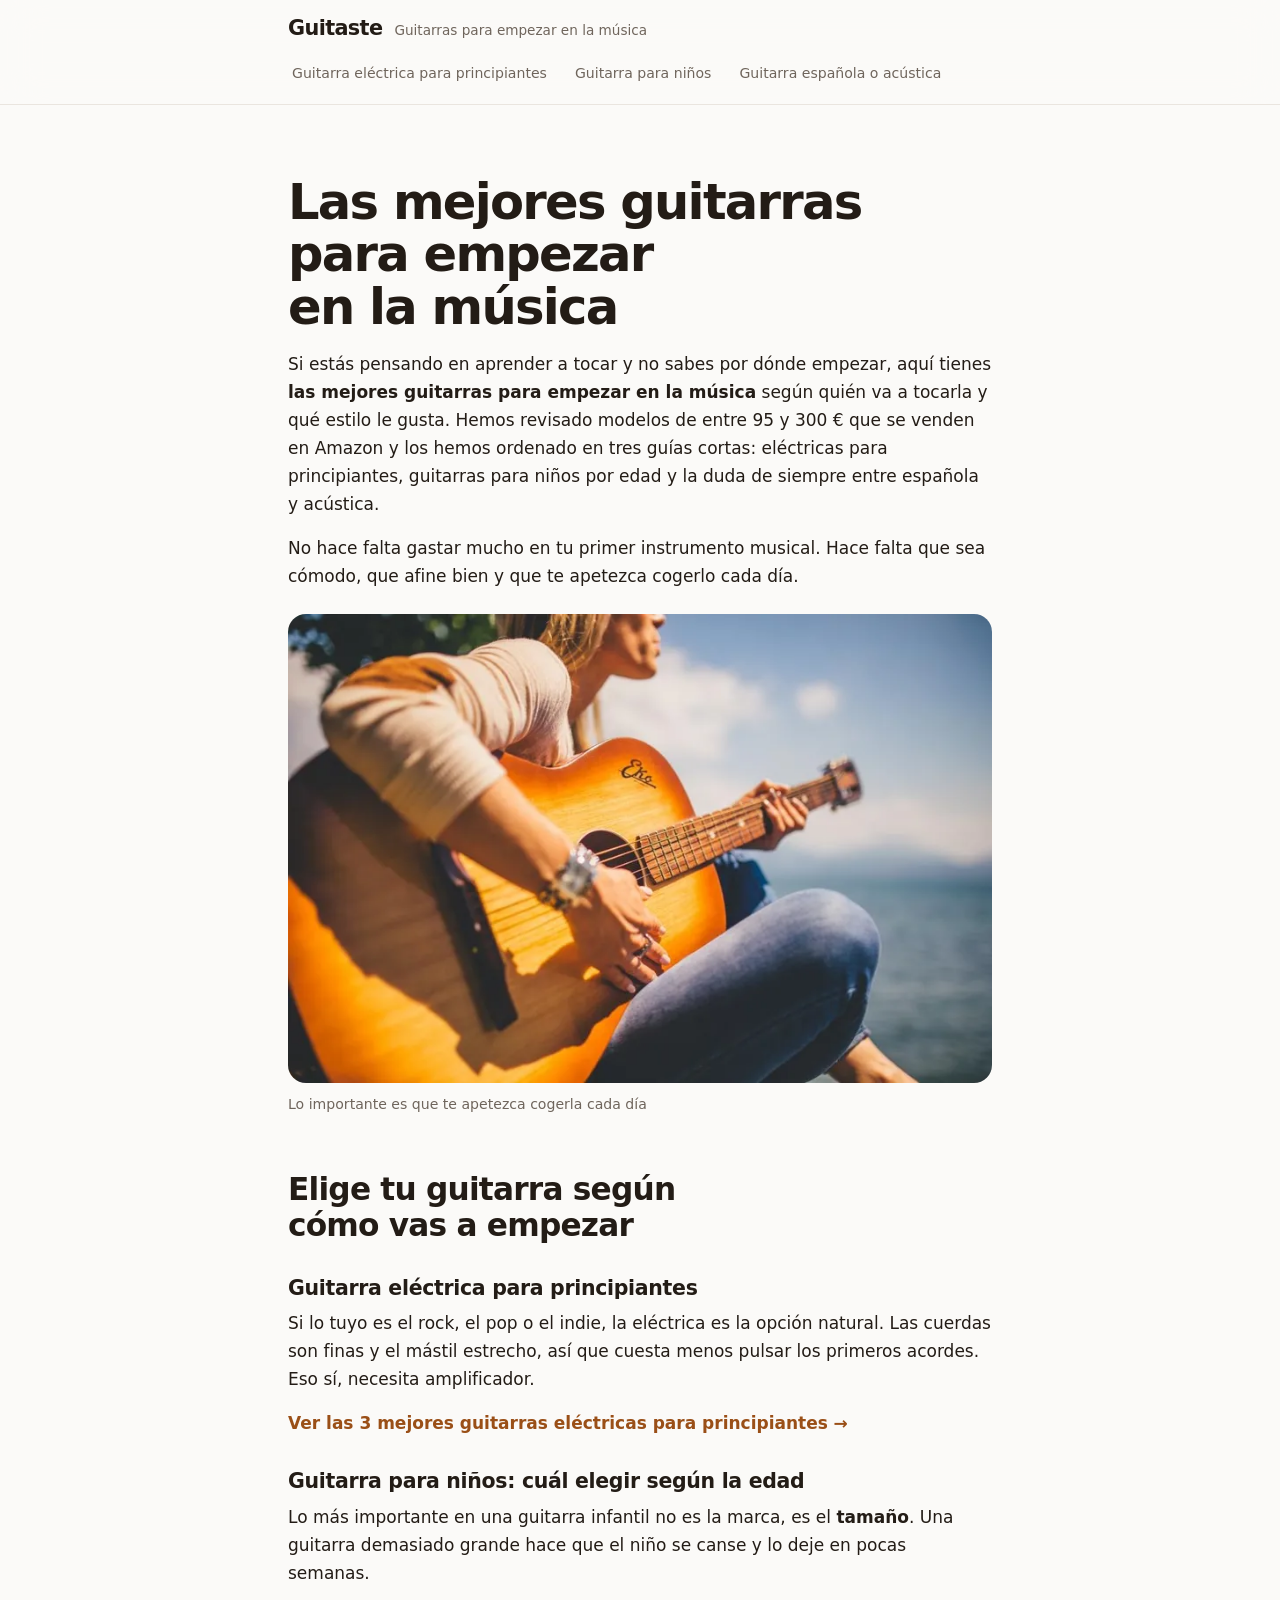
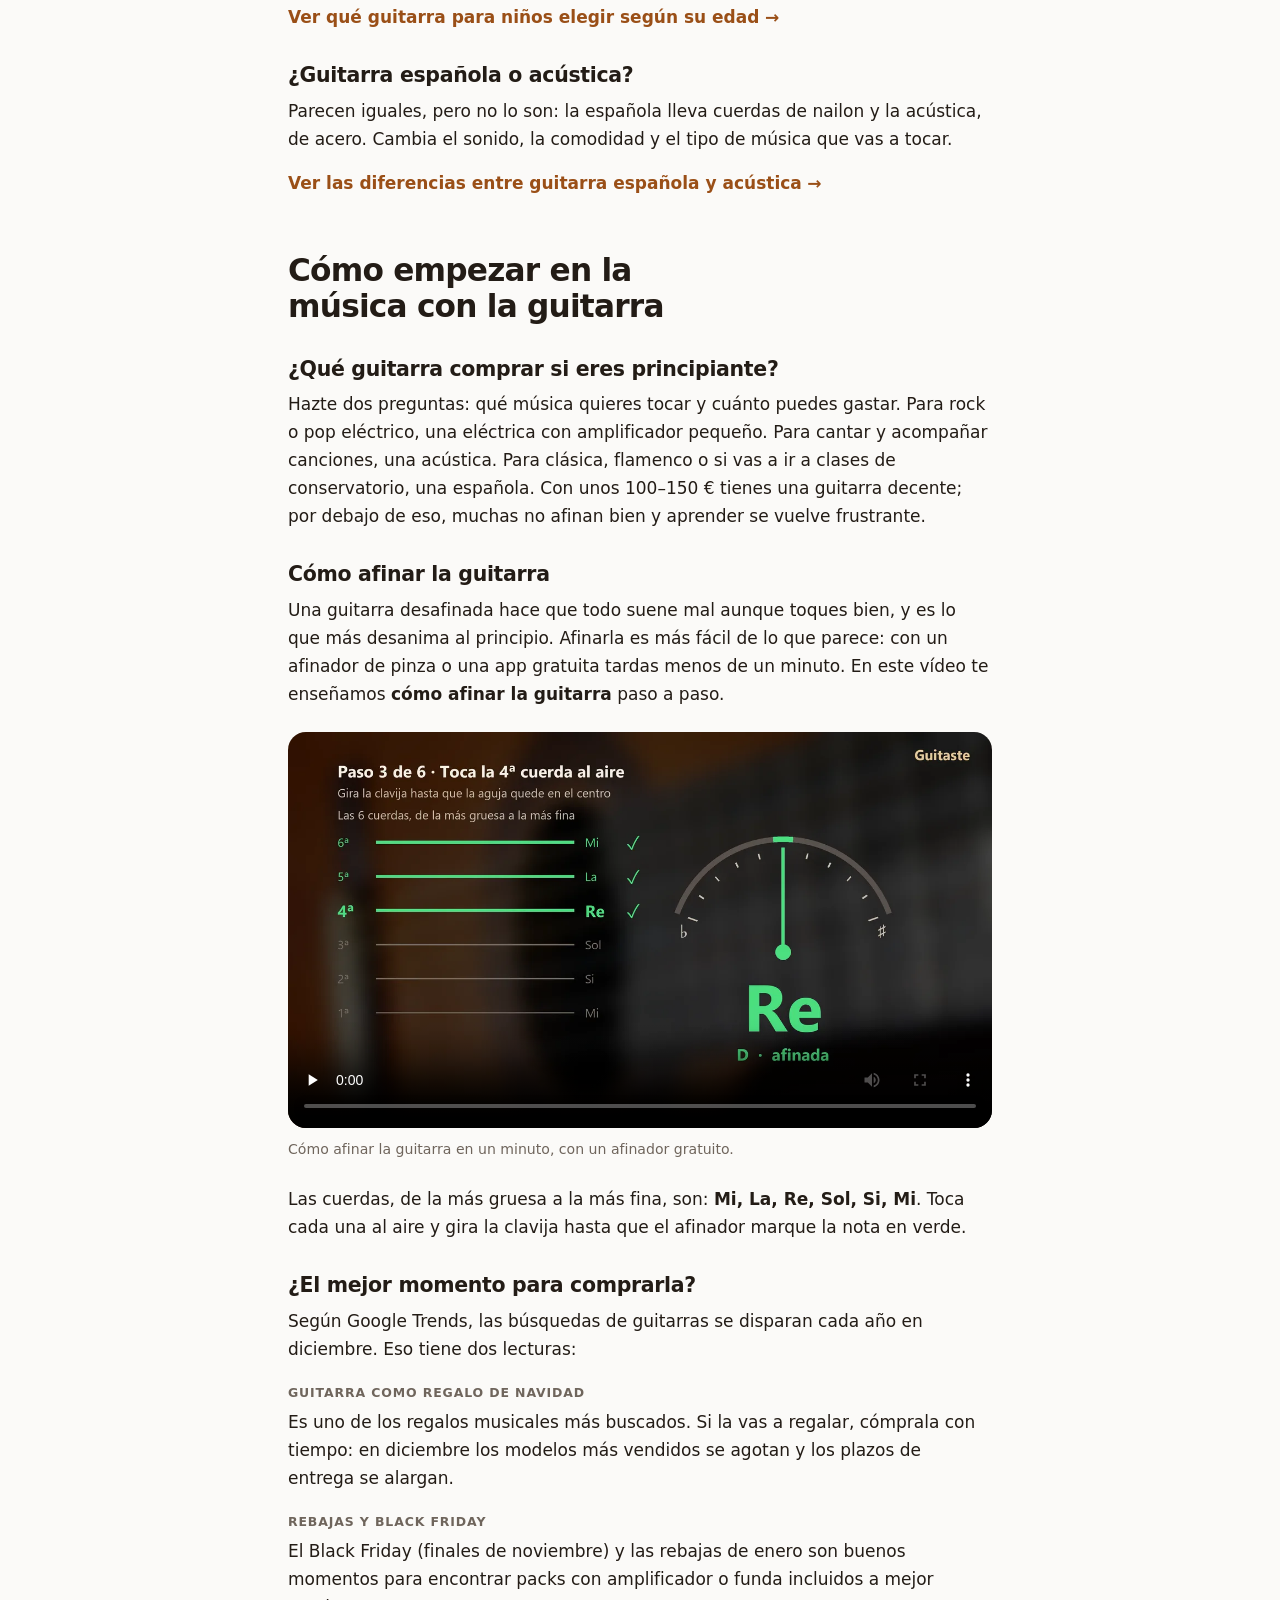
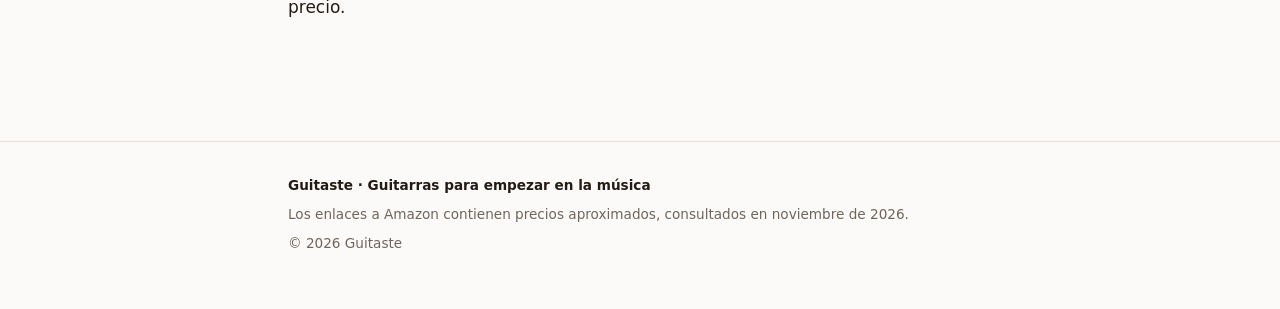
==== commit cd07e502: "cambios de frases" ====
--- a/index.html
+++ b/index.html
@@ -92,7 +92,7 @@
 
 <footer>
     <p>Guitaste · Guitarras para empezar en la música</p>
-    <p>Los enlaces a Amazon son de afiliado: si compras, podemos recibir una comisión. Precios aproximados, consultados en noviembre de 2026.</p>
+    <p>Los enlaces a Amazon contienen precios aproximados, consultados en noviembre de 2026.</p>
     <p>© 2026 Guitaste</p>
 </footer>
 </body>
